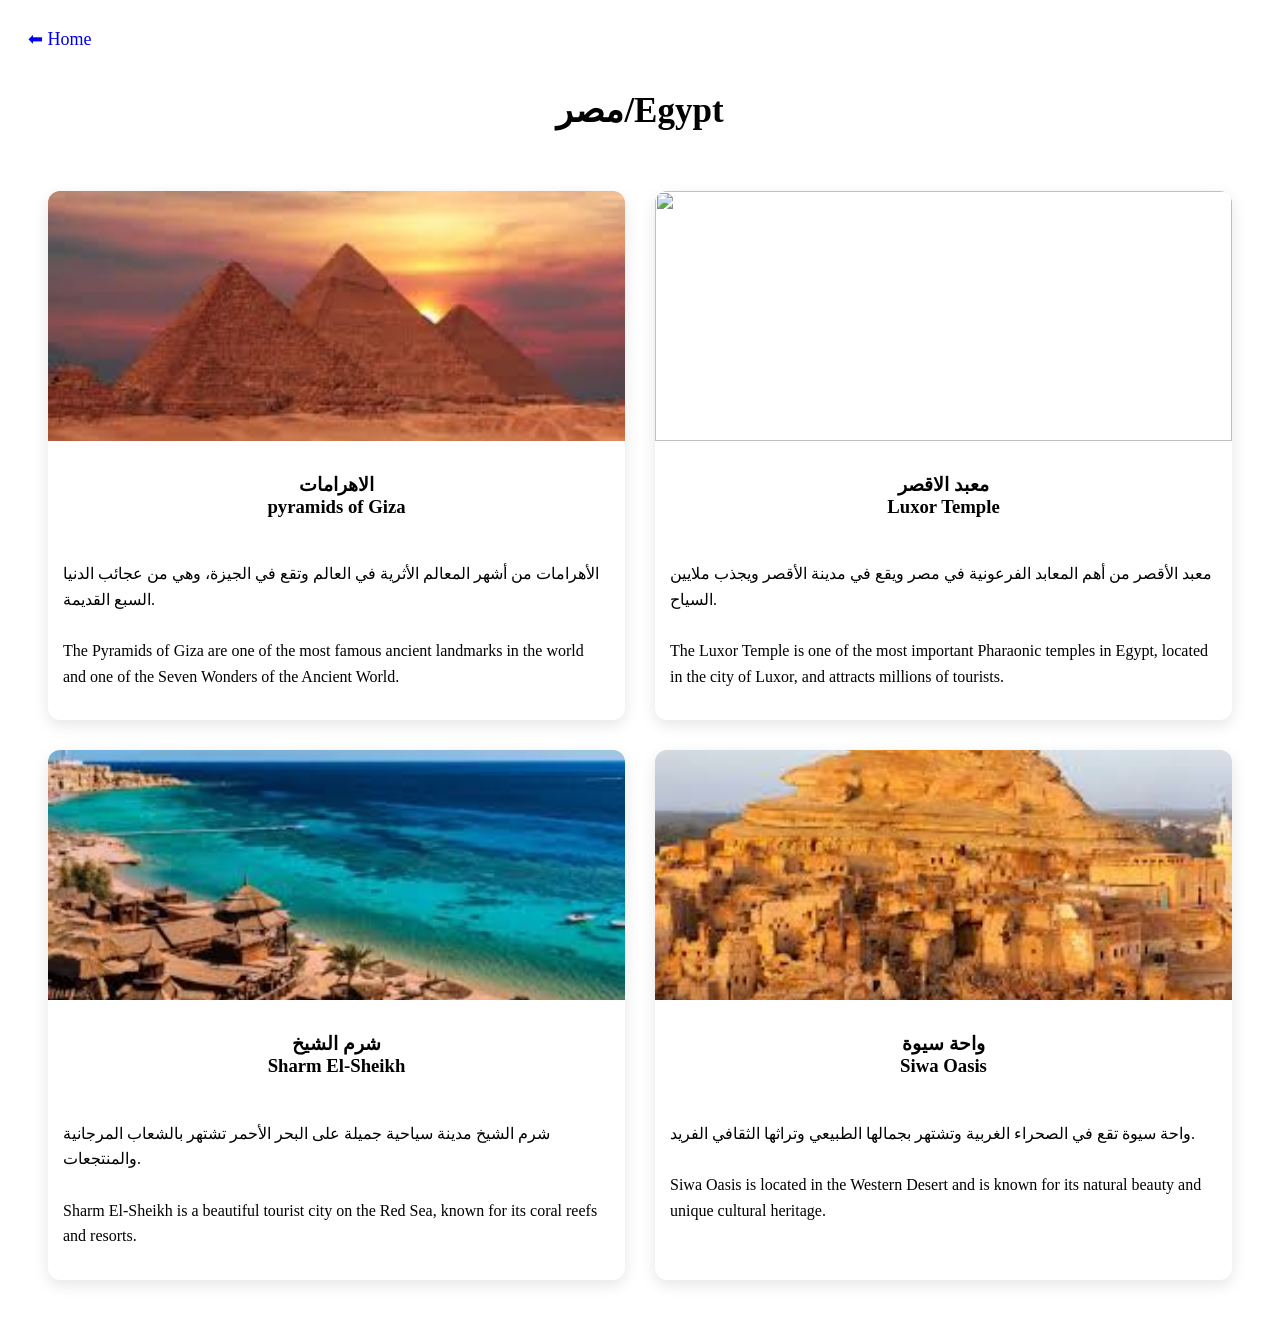
==== index.html @ 396b3965 "Update and rename egypt.html to index.html" ====
<!DOCTYPE html>
<html lang="ar">

<head>

<meta charset="UTF-8">
<meta name="viewport" content="width=device-width, initial-scale=1.0">

<title>Country Tourism</title>

<link rel="stylesheet" href="style1.css">

</head>

<body>

<header>

<a href="../index.html" class="back">⬅ Home</a>

<h1 class="country-title">مصر/Egypt</h1>

</header>


<section class="places">

<div class="place">

<img src="pyr.jpg">

<h3>
الاهرامات
<br>
pyramids of Giza
</h3>

<p>

الأهرامات من أشهر المعالم الأثرية في العالم وتقع في الجيزة، وهي من عجائب الدنيا السبع القديمة.
<br><br>

The Pyramids of Giza are one of the most famous ancient landmarks in the world and one of the Seven Wonders of the Ancient World.

</p>

</div>


<div class="place">

<img src="eg3.jpg">

<h3>
معبد الاقصر
<br>
Luxor Temple
</h3>

<p>
معبد الأقصر من أهم المعابد الفرعونية في مصر ويقع في مدينة الأقصر ويجذب ملايين السياح.
<br><br>
The Luxor Temple is one of the most important Pharaonic temples in Egypt, located in the city of Luxor, and attracts millions of tourists.
</p>

</div>


<div class="place">

<img src="eg1.jpg">

<h3>
شرم الشيخ
<br>
Sharm El-Sheikh
</h3>

<p>
شرم الشيخ مدينة سياحية جميلة على البحر الأحمر تشتهر بالشعاب المرجانية والمنتجعات.
<br><br>
Sharm El-Sheikh is a beautiful tourist city on the Red Sea, known for its coral reefs and resorts.
</p>

</div>


<div class="place">

<img src="eg2.jpg">

<h3>
واحة سيوة
<br>
Siwa Oasis
</h3>

<p>
واحة سيوة تقع في الصحراء الغربية وتشتهر بجمالها الطبيعي وتراثها الثقافي الفريد.
<br><br>
Siwa Oasis is located in the Western Desert and is known for its natural beauty and unique cultural heritage.
</p>

</div>

</section>

</body>
</html>
---- style1.css ----
.country-title{

text-align:center;
margin:20px;
font-size:35px;

}

.back{

text-decoration:none;
margin:20px;
display:inline-block;
font-size:18px;

}

.places{

display:grid;
grid-template-columns:repeat(2,1fr);
gap:30px;
padding:40px;

}

.place{

background:white;
border-radius:12px;
overflow:hidden;
box-shadow:0 5px 15px rgba(0,0,0,0.1);
transition:.4s;

}

.place img{

width:100%;
height:250px;
object-fit:cover;
transition:.4s;

}

.place:hover img{

transform:scale(1.1);

}

.place h3{

text-align:center;
padding:10px;

}

.place p{

padding:15px;
line-height:1.6;

}

@media(max-width:700px){

.places{

grid-template-columns:1fr;

}

}
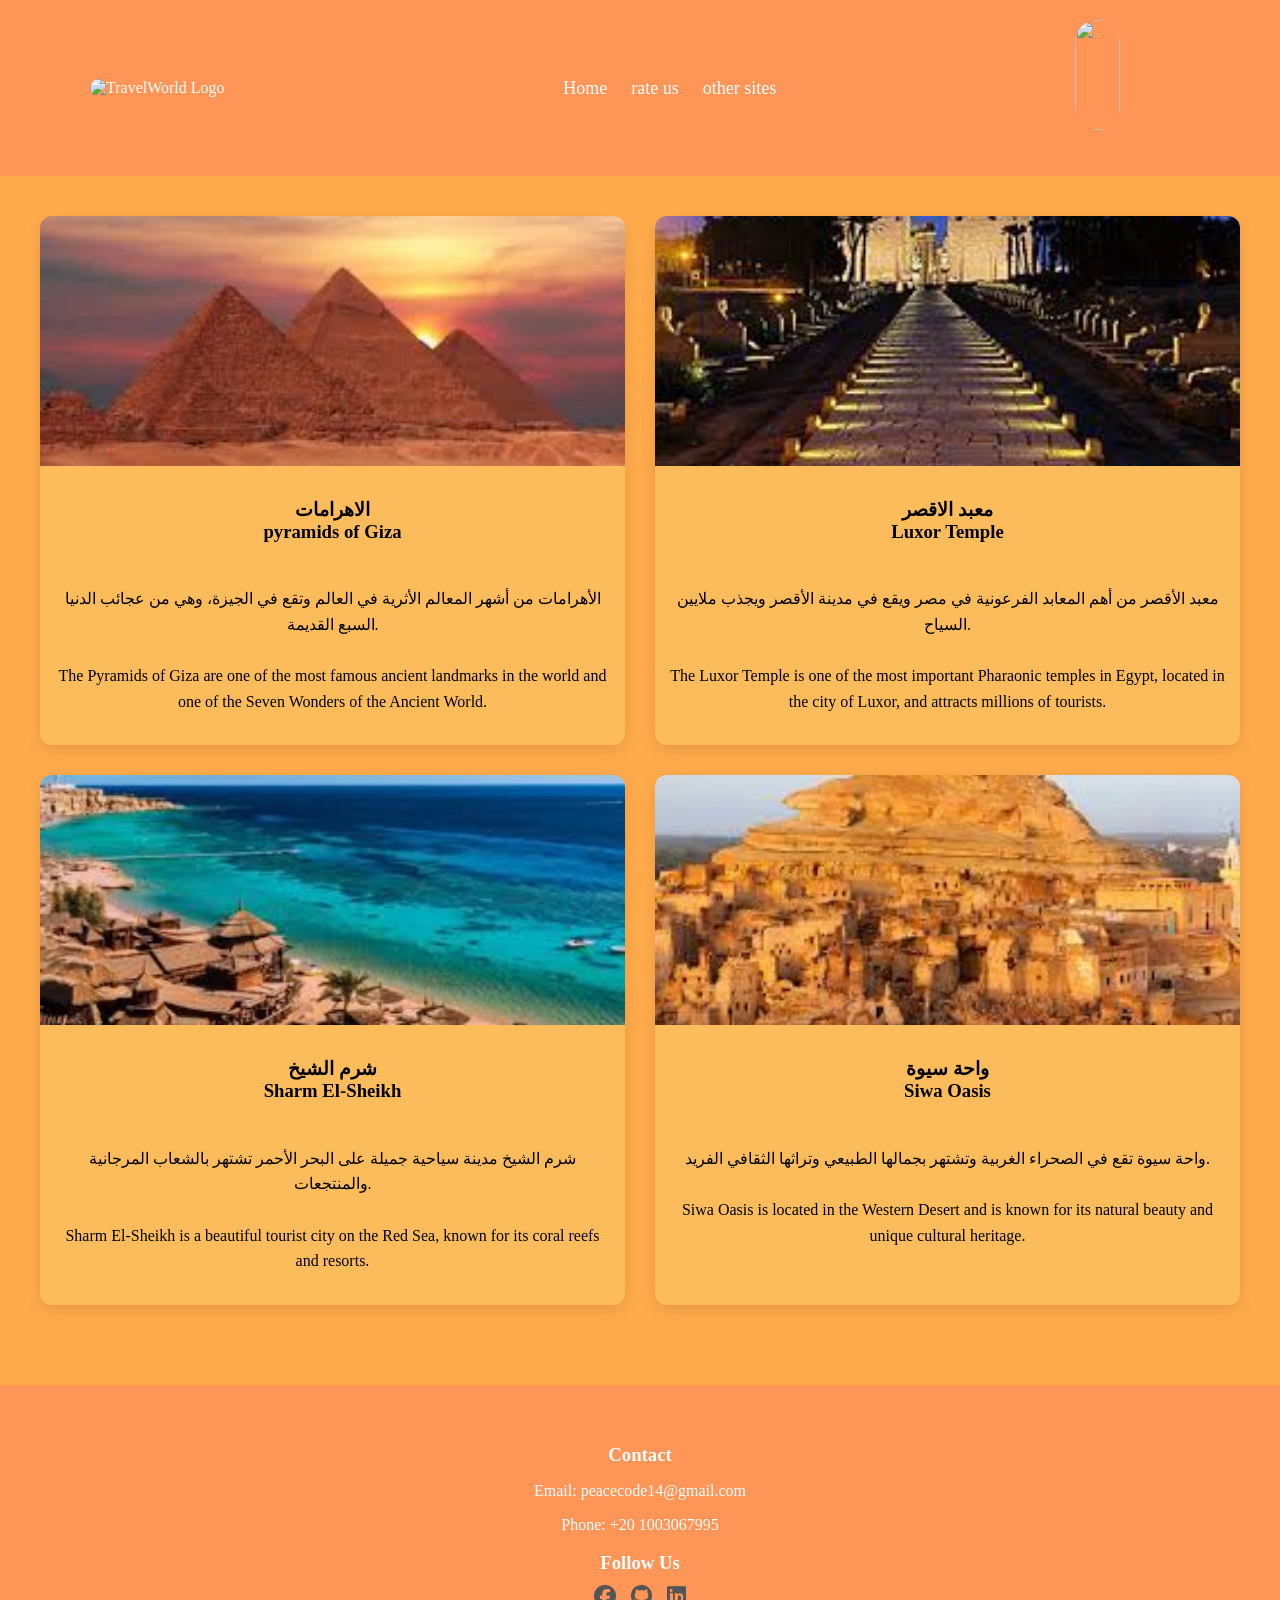
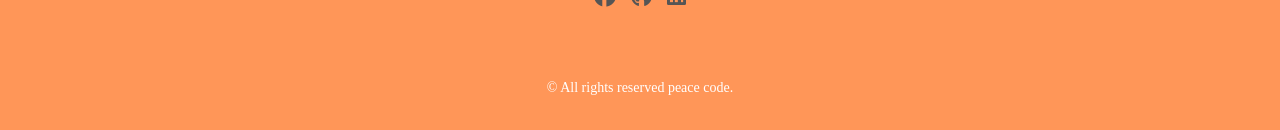
==== commit 5b8a3d7c: "Update index.html" ====
--- a/index.html
+++ b/index.html
@@ -9,19 +9,28 @@
 <title>Country Tourism</title>
 
 <link rel="stylesheet" href="style1.css">
-
+<link rel="stylesheet" href="https://cdnjs.cloudflare.com/ajax/libs/font-awesome/6.5.0/css/all.min.css">
 </head>
 
 <body>
 
-<header>
+  <nav class="navbar">
+<div class="logo">
+<img class="star" src="flight.png" alt="TravelWorld Logo">
+</div>
 
-<a href="../index.html" class="back">⬅ Home</a>
+<ul class="menu">
+<div class="nav-links">
 
-<h1 class="country-title">مصر/Egypt</h1>
-
-</header>
-
+<a href="https://peacecode14-alt.github.io/travel-world/" class="back">Home</a>
+<a href="rate-us.html" class="active">rate us</a>
+<a href="other-sites.html" class="active">other sites</a>
+</ul>
+</div>
+<div class="starlogo">
+<a href="rate-us.html"><div><img src="star-logo.png"></div></a>
+</div>
+</nav>
 
 <section class="places">
 
@@ -102,8 +111,55 @@
 </p>
 
 </div>
+</section>
+ <footer class="site-footer">
 
-</section>
 
+
+
+
+
+
+<div class="footer-content">
+
+<div class="footer-section social">
+<div class="footer-section">
+
+<h3>Contact</h3>
+<p>Email: peacecode14@gmail.com</p>
+<p>Phone: +20 1003067995</p>
+
+</div>
+<h3>Follow Us</h3>
+<div class="social-links">
+         <a href="https://web.facebook.com/profile.php?id=61561774513017&locale=ar_AR" target="_blank">
+          <i class="fa-brands fa-facebook"></i>
+        </a>
+
+        <a href="https://github.com/peacecode14-alt" target="_blank">
+          <i class="fa-brands fa-github"></i>
+        </a>
+        <a
+          href="https://www.linkedin.com/in/ahmed-emad-367192395/"
+          target="_blank"
+        >
+          <i class="fa-brands fa-linkedin"></i>
+        </a>
+      </div>
+</div>
+
+</div>
+
+
+
+
+
+
+
+<div class="footer-bottom">
+<p>© All rights reserved peace code.</p>
+</div>
+
+</footer>
 </body>
 </html>
--- a/style1.css
+++ b/style1.css
@@ -1,74 +1,197 @@
-.country-title{
+body {
+    background: #ffab4c;
+    margin: 0;
+    padding: 0;
+}
 
-text-align:center;
-margin:20px;
-font-size:35px;
+.navbar {
+    padding: 60px;
+    display: flex;
+    justify-content: space-between;
+    align-items: center;
+    padding: 20px 60px;
+    background: #ff9658;
+    color: white;
+    margin-top: 0px;
+    z-index: 1000;
+    max-height: 150px;
+    margin-left: auto;
+}
+
+nav a {
+    margin-right: 20px;
+    text-decoration: none;
+    color: white;
+    font-size: 18px;
+    transition: .3s;
 
 }
 
-.back{
+nav a:hover {
+    color: #38bdf8;
+}
 
-text-decoration:none;
-margin:20px;
-display:inline-block;
-font-size:18px;
+.logo img {
+    height: 90px;
+    width: 200px;
+    margin-left: 30px;
+    border: none;
+    border-radius: 50px;
+}
+
+
+.starlogo img {
+    width: 45px;
+    margin-left: auto;
+    height: 90px;
+    height: 110px;
+    border: none;
+    border-radius: 50px;
+    margin-right: 100px;
 
 }
 
-.places{
 
-display:grid;
-grid-template-columns:repeat(2,1fr);
-gap:30px;
-padding:40px;
+
+
+
+
+
+.country-title {
+
+    text-align: center;
+    margin: 20px;
+    font-size: 35px;
 
 }
 
-.place{
+.back {
 
-background:white;
-border-radius:12px;
-overflow:hidden;
-box-shadow:0 5px 15px rgba(0,0,0,0.1);
-transition:.4s;
+    text-decoration: none;
+    margin: 20px;
+    display: inline-block;
+    font-size: 18px;
 
 }
 
-.place img{
+.places {
 
-width:100%;
-height:250px;
-object-fit:cover;
-transition:.4s;
+    display: grid;
+    grid-template-columns: repeat(2, 1fr);
+    gap: 30px;
+    padding: 40px;
 
 }
 
-.place:hover img{
+.place {
 
-transform:scale(1.1);
+    background: rgb(253, 188, 91);
+    border-radius: 12px;
+    overflow: hidden;
+    box-shadow: 0 5px 15px rgba(0, 0, 0, 0.1);
+    transition: .4s;
 
 }
 
-.place h3{
+.place img {
 
-text-align:center;
-padding:10px;
+    width: 100%;
+    height: 250px;
+    object-fit: cover;
+    transition: .4s;
 
 }
 
-.place p{
+.place:hover img {
 
-padding:15px;
-line-height:1.6;
+    transform: scale(1.1);
 
 }
 
-@media(max-width:700px){
+.place h3 {
 
-.places{
-
-grid-template-columns:1fr;
+    text-align: center;
+    padding: 10px;
 
 }
 
-}+.place p {
+
+    padding: 15px;
+    line-height: 1.6;
+    text-align: center;
+}
+
+.site-footer {
+    background: #ff9658;
+    backdrop-filter: blur(8px);
+    color: white;
+    padding: 40px 20px 20px 20px;
+    margin-top: 40px;
+}
+
+.footer-content {
+    display: flex;
+    justify-content: center;
+    flex-wrap: wrap;
+
+}
+
+.footer-section {
+    min-width: 200px;
+    text-align: center;
+}
+
+.footer-section h3 {
+    margin-bottom: 10px;
+}
+
+
+.footer-section a:hover {
+    color: #66c0f4;
+}
+
+.footer-bottom {
+    text-align: center;
+    border-top: 1px solid #ff9658;
+    padding-top: 15px;
+    margin-top: 20px;
+    font-size: 14px;
+}
+
+
+.social-links {
+    display: flex;
+    justify-content: center;
+    gap: 15px;
+    margin-bottom: 20px;
+}
+
+.social-links a {
+    font-size: 22px;
+    color: #555;
+    transition: 0.3s;
+}
+
+.social-links a:hover {
+    color: #2196f3;
+    transform: scale(1.2);
+}
+
+.copy {
+    margin-top: 25px;
+    opacity: 0.6;
+    text-align: center;
+}
+
+@media(max-width:700px) {
+    header {
+        flex-direction: column;
+        padding: 15px 30px;
+    }
+
+    nav {
+        margin-top: 10px;
+    }
+
+}
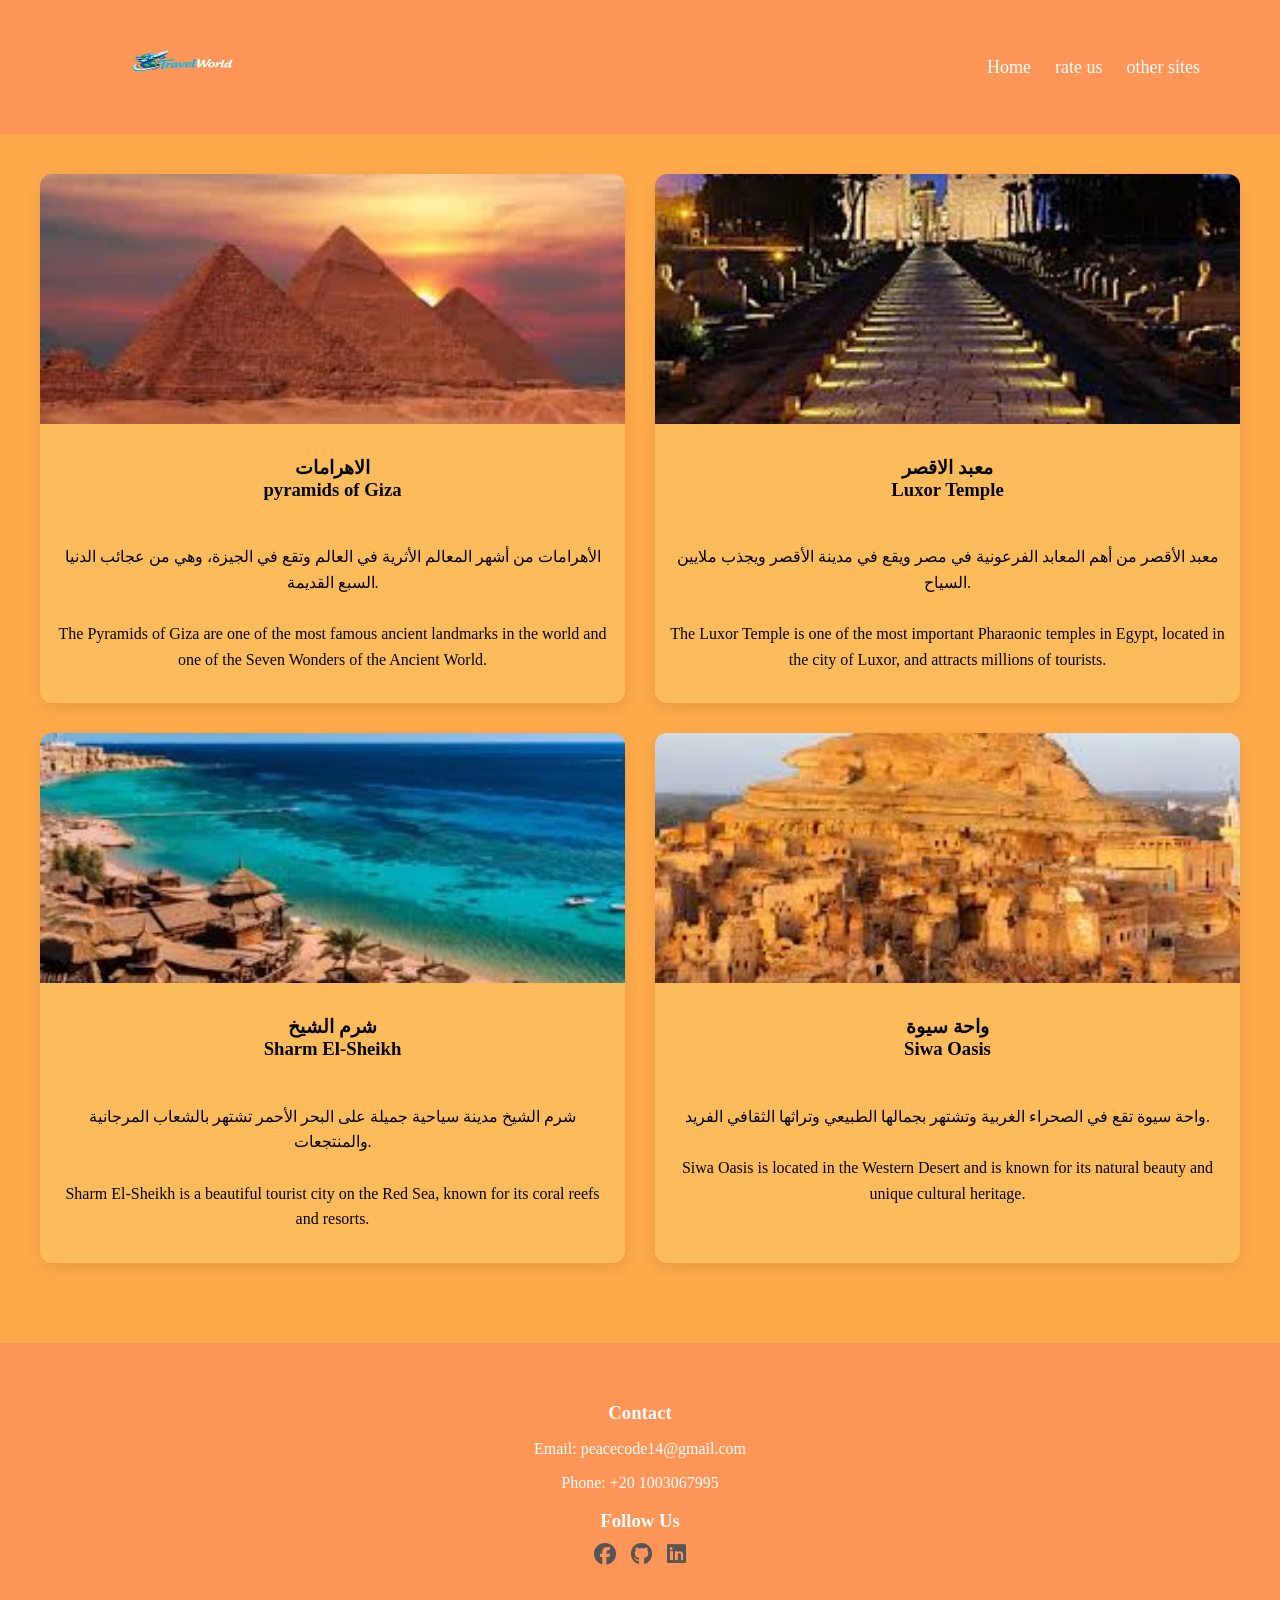
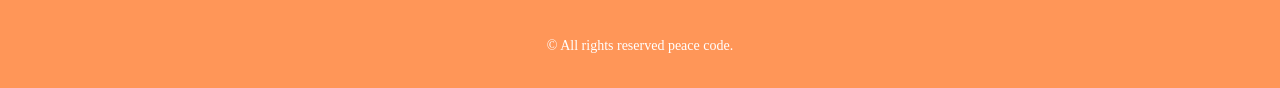
==== commit 35bb6ee1: "Update index.html" ====
--- a/index.html
+++ b/index.html
@@ -27,9 +27,7 @@
 <a href="other-sites.html" class="active">other sites</a>
 </ul>
 </div>
-<div class="starlogo">
-<a href="rate-us.html"><div><img src="star-logo.png"></div></a>
-</div>
+
 </nav>
 
 <section class="places">
